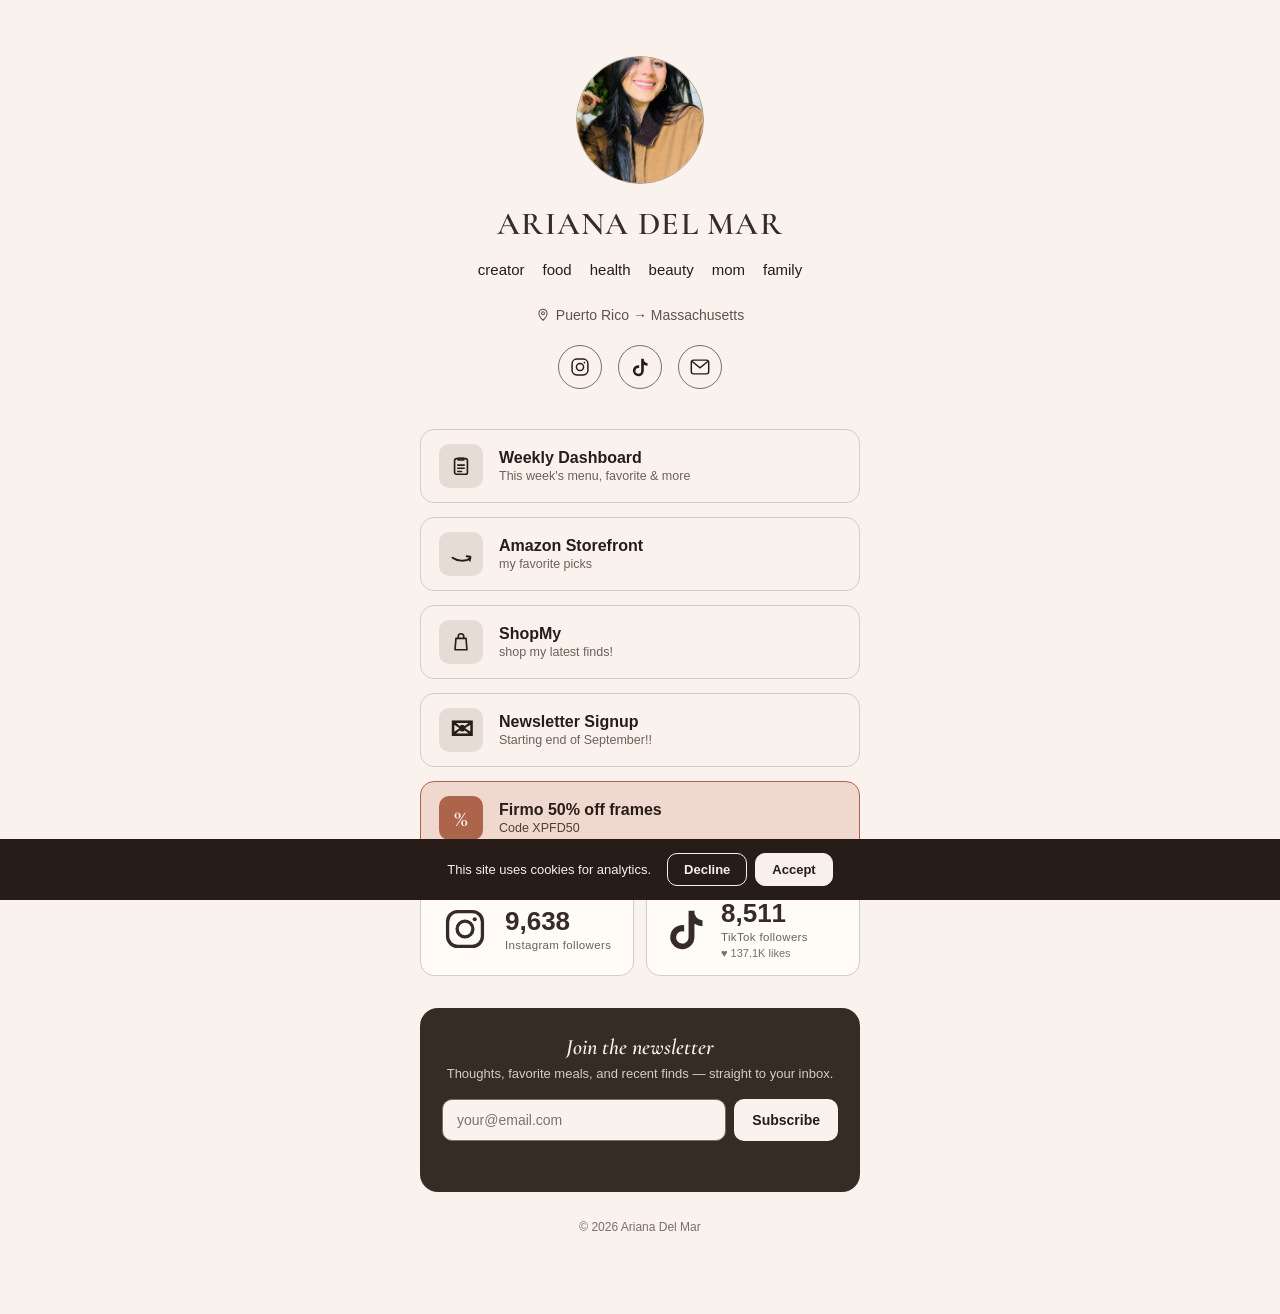
==== index.html @ b54dd592 "Update weekly menu and Instagram/TikTok follower and like counts" ====
<!DOCTYPE html>
<html lang="en">
<head>
<meta charset="utf-8">
<meta name="viewport" content="width=device-width, initial-scale=1">
<title>Ariana Del Mar</title>
<meta name="description" content="Ariana Del Mar — creator, food, health, beauty, mom, family. Links to my favorite picks and current offers.">
<link rel="preconnect" href="https://fonts.googleapis.com">
<link rel="preconnect" href="https://fonts.gstatic.com" crossorigin>
<link href="https://fonts.googleapis.com/css2?family=Cormorant+Garamond:ital,wght@0,500;0,600;1,500;1,600&family=Helvetica+Neue:wght@400;500;700&display=swap" rel="stylesheet">
<link rel="stylesheet" href="assets/style.css">

<!-- Google tag (gtag.js) -->
<script>
  window.dataLayer = window.dataLayer || [];
  function gtag(){dataLayer.push(arguments);}
  // Default: no analytics storage until the visitor accepts (see assets/consent.js).
  gtag('consent', 'default', { 'analytics_storage': 'denied' });
</script>
<script async src="https://www.googletagmanager.com/gtag/js?id=G-CNKJFL7KJE"></script>
<script>
  gtag('js', new Date());
  gtag('config', 'G-CNKJFL7KJE');
</script>
</head>
<body>
<div class="page">
  <div class="container">

    <!-- Photo -->
    <div class="avatar">
      <img src="assets/profile.jpg" alt="Ariana Del Mar">
    </div>

    <!-- Name -->
    <h1 class="name">Ariana Del Mar</h1>

    <!-- Tags -->
    <ul class="tags">
      <li>creator</li>
      <li>food</li>
      <li>health</li>
      <li>beauty</li>
      <li>mom</li>
      <li>family</li>
    </ul>

    <!-- Location -->
    <div class="location">
      <svg width="14" height="14" viewBox="0 0 24 24" fill="none" stroke="oklch(45% 0.02 40)" stroke-width="1.8" aria-hidden="true"><path d="M12 21s7-6.5 7-12a7 7 0 1 0-14 0c0 5.5 7 12 7 12z"></path><circle cx="12" cy="9" r="2.5"></circle></svg>
      <span>Puerto Rico &rarr; Massachusetts</span>
    </div>

    <!-- Socials -->
    <div class="socials">
      <a class="social-btn" href="https://www.instagram.com/arianadelmar24" target="_blank" rel="noopener" aria-label="Instagram">
        <svg width="20" height="20" viewBox="0 0 24 24" fill="none" stroke="oklch(24% 0.02 40)" stroke-width="1.8" aria-hidden="true"><rect x="2.5" y="2.5" width="19" height="19" rx="5.5"/><circle cx="12" cy="12" r="4.3"/><circle cx="17.3" cy="6.7" r="1.1" fill="oklch(24% 0.02 40)" stroke="none"/></svg>
      </a>
      <a class="social-btn" href="https://www.tiktok.com/@arianaadelmar" target="_blank" rel="noopener" aria-label="TikTok">
        <svg width="20" height="20" viewBox="0 0 24 24" fill="oklch(24% 0.02 40)" aria-hidden="true"><path d="M16.6 2h-3.2v14.6a3.4 3.4 0 1 1-2.4-3.26V9.9a6.6 6.6 0 1 0 5.6 6.5V9.2a7.9 7.9 0 0 0 4.4 1.34V7.3A4.6 4.6 0 0 1 16.6 2z"/></svg>
      </a>
      <a class="social-btn" href="mailto:hello@arimar.me" aria-label="Email">
        <svg width="22" height="22" viewBox="0 0 24 24" fill="none" stroke="oklch(24% 0.02 40)" stroke-width="1.6" aria-hidden="true"><rect x="2.5" y="4.5" width="19" height="15" rx="2.5"/><path d="M3.5 6l8.5 7 8.5-7"/></svg>
      </a>
    </div>

    <!-- Links -->
    <ul class="links">

      <!--
        Active Promotion — currently no live promo, so this row is omitted.
        To turn it on: uncomment the <li> below, replace href="#" with the
        real promo URL, and swap the subtitle copy for the real promo text.

      <li>
        <a class="link-row is-promo" href="#" target="_self">
          <span class="link-icon">&#9733;</span>
          <span class="link-text">
            <span class="link-title">Active Promotion</span>
            <span class="link-subtitle">stub — link to current promo</span>
          </span>
        </a>
      </li>
      -->

      <li>
        <a class="link-row" href="dashboard.html" target="_self">
          <span class="link-icon">
            <svg width="22" height="22" viewBox="0 0 24 24" fill="none" stroke="currentColor" stroke-width="1.8" stroke-linecap="round" stroke-linejoin="round" aria-hidden="true">
              <rect x="5" y="4" width="14" height="17" rx="2"></rect>
              <path d="M9 3.5h6v2H9z"></path>
              <path d="M8.5 11h7M8.5 14.5h7M8.5 18h4"></path>
            </svg>
          </span>
          <span class="link-text">
            <span class="link-title">Weekly Dashboard</span>
            <span class="link-subtitle">This week's menu, favorite &amp; more</span>
          </span>
        </a>
      </li>

      <li>
        <a class="link-row" href="https://a.co/d/09SaV4Wx" target="_blank" rel="noopener">
          <span class="link-icon">
            <svg width="24" height="24" viewBox="0 0 24 24" fill="none" stroke="currentColor" stroke-width="2" stroke-linecap="round" stroke-linejoin="round" aria-hidden="true">
              <path d="M3.5 15.8c4.3 3.3 13.2 4.1 17.8.4"></path>
              <path d="M17.7 14.2l3.6.6-.6 3.7"></path>
            </svg>
          </span>
          <span class="link-text">
            <span class="link-title">Amazon Storefront</span>
            <span class="link-subtitle">my favorite picks</span>
          </span>
        </a>
      </li>

      <li>
        <a class="link-row" href="https://shopmy.us/shop/arianadelmar?Section_id=2299778&amp;tab=collections" target="_blank" rel="noopener">
          <span class="link-icon">
            <svg width="22" height="22" viewBox="0 0 24 24" fill="none" stroke="currentColor" stroke-width="1.8" stroke-linecap="round" stroke-linejoin="round" aria-hidden="true">
              <path d="M9 8V6a3 3 0 0 1 6 0v2"></path>
              <path d="M6.5 8h11l1 12.5h-13z"></path>
            </svg>
          </span>
          <span class="link-text">
            <span class="link-title">ShopMy</span>
            <span class="link-subtitle">shop my latest finds!</span>
          </span>
        </a>
      </li>

      <li>
        <a class="link-row" href="#newsletter" target="_self">
          <span class="link-icon icon-glyph-xl">&#9993;</span>
          <span class="link-text">
            <span class="link-title">Newsletter Signup</span>
            <span class="link-subtitle">Starting end of September!!</span>
          </span>
        </a>
      </li>

      <li>
        <a class="link-row is-promo" href="https://tinyurl.com/55atnjmp" target="_blank" rel="noopener">
          <span class="link-icon icon-glyph-lg">%</span>
          <span class="link-text">
            <span class="link-title">Firmo 50% off frames</span>
            <span class="link-subtitle">Code XPFD50</span>
          </span>
        </a>
      </li>
    </ul>

    <!-- Follower stats -->
    <div class="stats">
      <div class="stat-card">
        <svg width="30" height="30" viewBox="0 0 24 24" fill="none" stroke="oklch(30% 0.02 40)" stroke-width="1.8" style="width:56px;height:44px" aria-hidden="true"><rect x="2.5" y="2.5" width="19" height="19" rx="5.5"></rect><circle cx="12" cy="12" r="4.3"></circle><circle cx="17.3" cy="6.7" r="1.1" fill="oklch(30% 0.02 40)" stroke="none"></circle></svg>
        <div class="stat-text">
          <span class="stat-count">9,638</span>
          <span class="stat-label">Instagram followers</span>
        </div>
      </div>
      <div class="stat-card">
        <svg width="28" height="28" viewBox="0 0 24 24" fill="oklch(30% 0.02 40)" style="width:46px;height:44px" aria-hidden="true"><path d="M16.6 2h-3.2v14.6a3.4 3.4 0 1 1-2.4-3.26V9.9a6.6 6.6 0 1 0 5.6 6.5V9.2a7.9 7.9 0 0 0 4.4 1.34V7.3A4.6 4.6 0 0 1 16.6 2z"></path></svg>
        <div class="stat-text">
          <span class="stat-count">8,511</span>
          <span class="stat-label">TikTok followers</span>
          <span class="stat-likes">&hearts; 137.1K likes</span>
        </div>
      </div>
    </div>

    <!-- Newsletter -->
    <div id="newsletter" class="newsletter">
      <h2 class="newsletter-heading">Join the newsletter</h2>
      <div class="newsletter-sub">Thoughts, favorite meals, and recent finds — straight to your inbox.</div>
      <form id="newsletter-form" class="newsletter-form" action="https://formspree.io/f/xppzvbkq" method="POST" target="_blank">
        <label class="visually-hidden" for="newsletter-email">Email address</label>
        <input class="newsletter-input" id="newsletter-email" type="email" name="email" required placeholder="your@email.com">
        <button class="newsletter-submit" type="submit">Subscribe</button>
      </form>
      <div id="newsletter-status" class="newsletter-status" role="status" aria-live="polite"></div>
    </div>

    <div class="footer">&copy; 2026 Ariana Del Mar</div>

  </div>
</div>

<div id="consent-banner" class="consent-banner" role="dialog" aria-label="Cookie consent" hidden>
  <span class="consent-text">This site uses cookies for analytics.</span>
  <div class="consent-actions">
    <button id="consent-decline" class="consent-btn consent-decline" type="button">Decline</button>
    <button id="consent-accept" class="consent-btn consent-accept" type="button">Accept</button>
  </div>
</div>
<script src="assets/consent.js"></script>
<script src="assets/newsletter.js"></script>
</body>
</html>
---- assets/style.css ----
:root {
  --bg: oklch(96.5% 0.012 60);
  --card-bg: oklch(96.5% 0.012 60);
  --stat-card-bg: oklch(99% 0.008 60);
  --ink: oklch(24% 0.02 40);
  --heading-ink: oklch(30% 0.02 40);
  --muted-45: oklch(45% 0.02 40);
  --muted-50: oklch(50% 0.02 45);
  --muted-55: oklch(55% 0.02 45);
  --muted-55b: oklch(55% 0.015 45);
  --border: oklch(85% 0.015 55);
  --border-strong: oklch(70% 0.02 50);
  --border-social: oklch(55% 0.02 40);
  --icon-chip-bg: oklch(90% 0.015 55);

  --accent: oklch(58% 0.1 40);       /* default: terracotta. alternates: green oklch(58% 0.1 145), blue oklch(58% 0.1 250), magenta oklch(58% 0.1 320) */
  --accent-soft: oklch(90% 0.03 40);
  --accent-sub: oklch(38% 0.03 40);

  --newsletter-bg: oklch(30% 0.02 40);
  --newsletter-ink: oklch(96% 0.012 60);
  --newsletter-muted: oklch(85% 0.015 55);
  --newsletter-input-border: oklch(55% 0.02 45);

  --radius-sm: 10px;
  --radius-md: 14px;
  --radius-lg: 18px;
}

* { box-sizing: border-box; }

body {
  margin: 0;
  -webkit-font-smoothing: antialiased;
  background: var(--bg);
  color: var(--ink);
  font-family: 'Helvetica Neue', Helvetica, Arial, sans-serif;
}

::selection { background: oklch(80% 0.06 45); }

a { color: inherit; text-decoration: none; }
a:hover { opacity: 0.75; }

.page {
  min-height: 100vh;
  width: 100%;
  display: flex;
  justify-content: center;
  padding: 56px 20px 80px;
}

.container {
  width: 100%;
  max-width: 440px;
  display: flex;
  flex-direction: column;
  align-items: center;
}

/* Photo */
.avatar {
  width: 128px;
  height: 128px;
  border-radius: 50%;
  overflow: hidden;
  border: 1px solid var(--border-strong);
  margin-bottom: 20px;
}
.avatar img {
  width: 100%;
  height: 100%;
  object-fit: cover;
  display: block;
}

/* Name */
.name {
  font-family: 'Cormorant Garamond', serif;
  font-weight: 600;
  font-size: 32px;
  letter-spacing: 0.04em;
  text-transform: uppercase;
  color: var(--heading-ink);
  margin: 0;
  text-align: center;
}

/* Tags */
.tags {
  display: flex;
  flex-wrap: wrap;
  justify-content: center;
  gap: 10px 18px;
  margin-top: 18px;
  font-size: 15px;
  list-style: none;
  padding: 0;
}

/* Location */
.location {
  display: flex;
  align-items: center;
  gap: 6px;
  margin-top: 14px;
  font-size: 14px;
  color: var(--muted-45);
}

/* Socials */
.socials {
  display: flex;
  gap: 16px;
  margin-top: 22px;
  align-items: center;
}
.social-btn {
  width: 44px;
  height: 44px;
  border-radius: 50%;
  border: 1px solid var(--border-social);
  display: flex;
  align-items: center;
  justify-content: center;
}

/* Links list */
.links {
  display: flex;
  flex-direction: column;
  gap: 14px;
  width: 100%;
  margin-top: 40px;
  list-style: none;
  padding: 0;
}
.link-row {
  display: flex;
  align-items: center;
  gap: 16px;
  width: 100%;
  padding: 14px 18px;
  border-radius: var(--radius-md);
  background: var(--card-bg);
  border: 1px solid var(--border);
}
.link-row.is-promo {
  background: var(--accent-soft);
  border-color: var(--accent);
}
.link-icon {
  width: 44px;
  height: 44px;
  min-width: 44px;
  border-radius: var(--radius-sm);
  background: var(--icon-chip-bg);
  display: flex;
  align-items: center;
  justify-content: center;
  font-family: 'Cormorant Garamond', serif;
  font-weight: 600;
  font-size: 18px;
  color: var(--ink);
}
.link-row.is-promo .link-icon {
  background: var(--accent);
  color: var(--bg);
}
.icon-glyph-lg {
  font-size: 24px;
}
.icon-glyph-xl {
  font-size: 28px;
}
.link-text {
  display: flex;
  flex-direction: column;
  gap: 2px;
  flex: 1;
  min-width: 0;
}
.link-title {
  font-size: 16px;
  font-weight: 700;
  color: var(--ink);
}
.link-subtitle {
  font-size: 12.5px;
  color: var(--muted-50);
}
.link-row.is-promo .link-subtitle {
  color: var(--accent-sub);
}

/* Follower stats */
.stats {
  display: flex;
  gap: 12px;
  width: 100%;
  margin-top: 10px;
}
.stat-card {
  flex: 1;
  display: flex;
  align-items: center;
  gap: 12px;
  padding: 16px;
  border-radius: var(--radius-md);
  background: var(--stat-card-bg);
  border: 1px solid var(--border);
}
.stat-card svg { flex-shrink: 0; }
.stat-text {
  display: flex;
  flex-direction: column;
  gap: 2px;
}
.stat-count {
  font-weight: 700;
  font-size: 26px;
  color: var(--heading-ink);
}
.stat-label {
  font-size: 11.5px;
  letter-spacing: 0.03em;
  color: var(--muted-50);
}
.stat-likes {
  font-size: 11px;
  color: var(--muted-55);
  margin-top: 2px;
}

/* Newsletter */
.newsletter {
  width: 100%;
  margin-top: 32px;
  padding: 26px 22px;
  border-radius: var(--radius-lg);
  background: var(--newsletter-bg);
  color: var(--newsletter-ink);
}
.newsletter-heading {
  font-family: 'Cormorant Garamond', serif;
  font-style: italic;
  font-weight: 600;
  font-size: 22px;
  text-align: center;
  margin: 0;
}
.newsletter-sub {
  font-size: 13px;
  text-align: center;
  margin-top: 6px;
  color: var(--newsletter-muted);
}
.newsletter-form {
  display: flex;
  gap: 8px;
  margin-top: 18px;
}
.visually-hidden {
  position: absolute;
  width: 1px;
  height: 1px;
  padding: 0;
  margin: -1px;
  overflow: hidden;
  clip: rect(0, 0, 0, 0);
  white-space: nowrap;
  border: 0;
}
.newsletter-input {
  flex: 1;
  min-width: 0;
  padding: 12px 14px;
  border-radius: var(--radius-sm);
  border: 1px solid var(--newsletter-input-border);
  background: var(--bg);
  color: var(--ink);
  font-size: 14px;
  font-family: inherit;
}
.newsletter-submit {
  padding: 12px 18px;
  border-radius: var(--radius-sm);
  border: none;
  background: var(--bg);
  color: var(--ink);
  font-weight: 700;
  font-size: 14px;
  cursor: pointer;
  white-space: nowrap;
  font-family: inherit;
}
.newsletter-submit:disabled {
  opacity: 0.6;
  cursor: default;
}
.newsletter-status {
  margin-top: 12px;
  font-size: 13px;
  text-align: center;
  min-height: 1em;
}
.newsletter-status[data-state="success"] { color: oklch(85% 0.1 145); }
.newsletter-status[data-state="error"] { color: oklch(85% 0.1 30); }

/* Footer */
.footer {
  margin-top: 28px;
  font-size: 12px;
  color: var(--muted-55b);
}

/* Cookie consent banner */
.consent-banner[hidden] {
  display: none;
}
.consent-banner {
  position: fixed;
  left: 0;
  right: 0;
  bottom: 0;
  z-index: 100;
  display: flex;
  flex-wrap: wrap;
  align-items: center;
  justify-content: center;
  gap: 12px 16px;
  padding: 14px 20px;
  background: oklch(24% 0.02 40);
  color: oklch(96% 0.012 60);
  font-size: 13px;
}
.consent-text {
  max-width: 320px;
}
.consent-actions {
  display: flex;
  gap: 8px;
  flex-shrink: 0;
}
.consent-btn {
  padding: 8px 16px;
  border-radius: var(--radius-sm);
  font-size: 13px;
  font-weight: 700;
  font-family: inherit;
  cursor: pointer;
  border: 1px solid oklch(96% 0.012 60);
}
.consent-accept {
  background: oklch(96% 0.012 60);
  color: oklch(24% 0.02 40);
}
.consent-decline {
  background: transparent;
  color: oklch(96% 0.012 60);
}

/* Weekly dashboard page */
.back-link {
  align-self: flex-start;
  font-size: 13px;
  color: var(--muted-45);
  margin-bottom: 24px;
}

.dashboard-title {
  font-family: 'Cormorant Garamond', serif;
  font-weight: 600;
  font-size: 28px;
  letter-spacing: 0.03em;
  text-transform: uppercase;
  color: var(--heading-ink);
  margin: 0 0 8px;
  text-align: center;
}

.dashboard-section {
  width: 100%;
  margin-top: 36px;
}
.dashboard-section:first-of-type {
  margin-top: 12px;
}

.section-heading {
  font-family: 'Cormorant Garamond', serif;
  font-weight: 600;
  font-size: 20px;
  text-align: center;
  letter-spacing: 0.03em;
  margin: 0 0 16px;
  color: var(--heading-ink);
}
.menu-list {
  margin: 0;
  padding-left: 22px;
  display: flex;
  flex-direction: column;
  gap: 10px;
  font-size: 15px;
}

.favorite-card {
  display: flex;
  align-items: center;
  gap: 16px;
  width: 100%;
  padding: 14px;
  border-radius: var(--radius-md);
  background: var(--stat-card-bg);
  border: 1px solid var(--border);
}
.favorite-image {
  width: 88px;
  height: 88px;
  min-width: 88px;
  border-radius: var(--radius-sm);
  background: var(--icon-chip-bg);
  display: flex;
  align-items: center;
  justify-content: center;
  overflow: hidden;
  color: var(--muted-45);
}
.favorite-image img {
  width: 100%;
  height: 100%;
  object-fit: cover;
  display: block;
}
.favorite-text {
  display: flex;
  flex-direction: column;
  gap: 8px;
  min-width: 0;
}
.favorite-title {
  font-size: 15px;
  font-weight: 700;
  color: var(--ink);
  line-height: 1.35;
}
.favorite-stars {
  font-size: 16px;
  letter-spacing: 2px;
  color: var(--accent);
}
.star-half {
  position: relative;
  display: inline-block;
  width: 1em;
  height: 1em;
  vertical-align: top;
}
.star-half-bg,
.star-half-fg {
  position: absolute;
  top: 0;
  left: 0;
}
.star-half-fg {
  width: 50%;
  overflow: hidden;
  white-space: nowrap;
}

.thought-card {
  width: 100%;
  padding: 28px 26px 24px;
  border-radius: var(--radius-md);
  background: var(--stat-card-bg);
  border: 1px solid var(--border);
  text-align: center;
}
.thought-mark {
  display: block;
  font-family: 'Cormorant Garamond', serif;
  font-size: 44px;
  line-height: 1;
  color: var(--accent);
  margin-bottom: 4px;
}
.thought-text {
  font-family: 'Cormorant Garamond', serif;
  font-style: italic;
  font-weight: 500;
  font-size: 19px;
  line-height: 1.5;
  color: var(--ink);
  margin: 0;
}
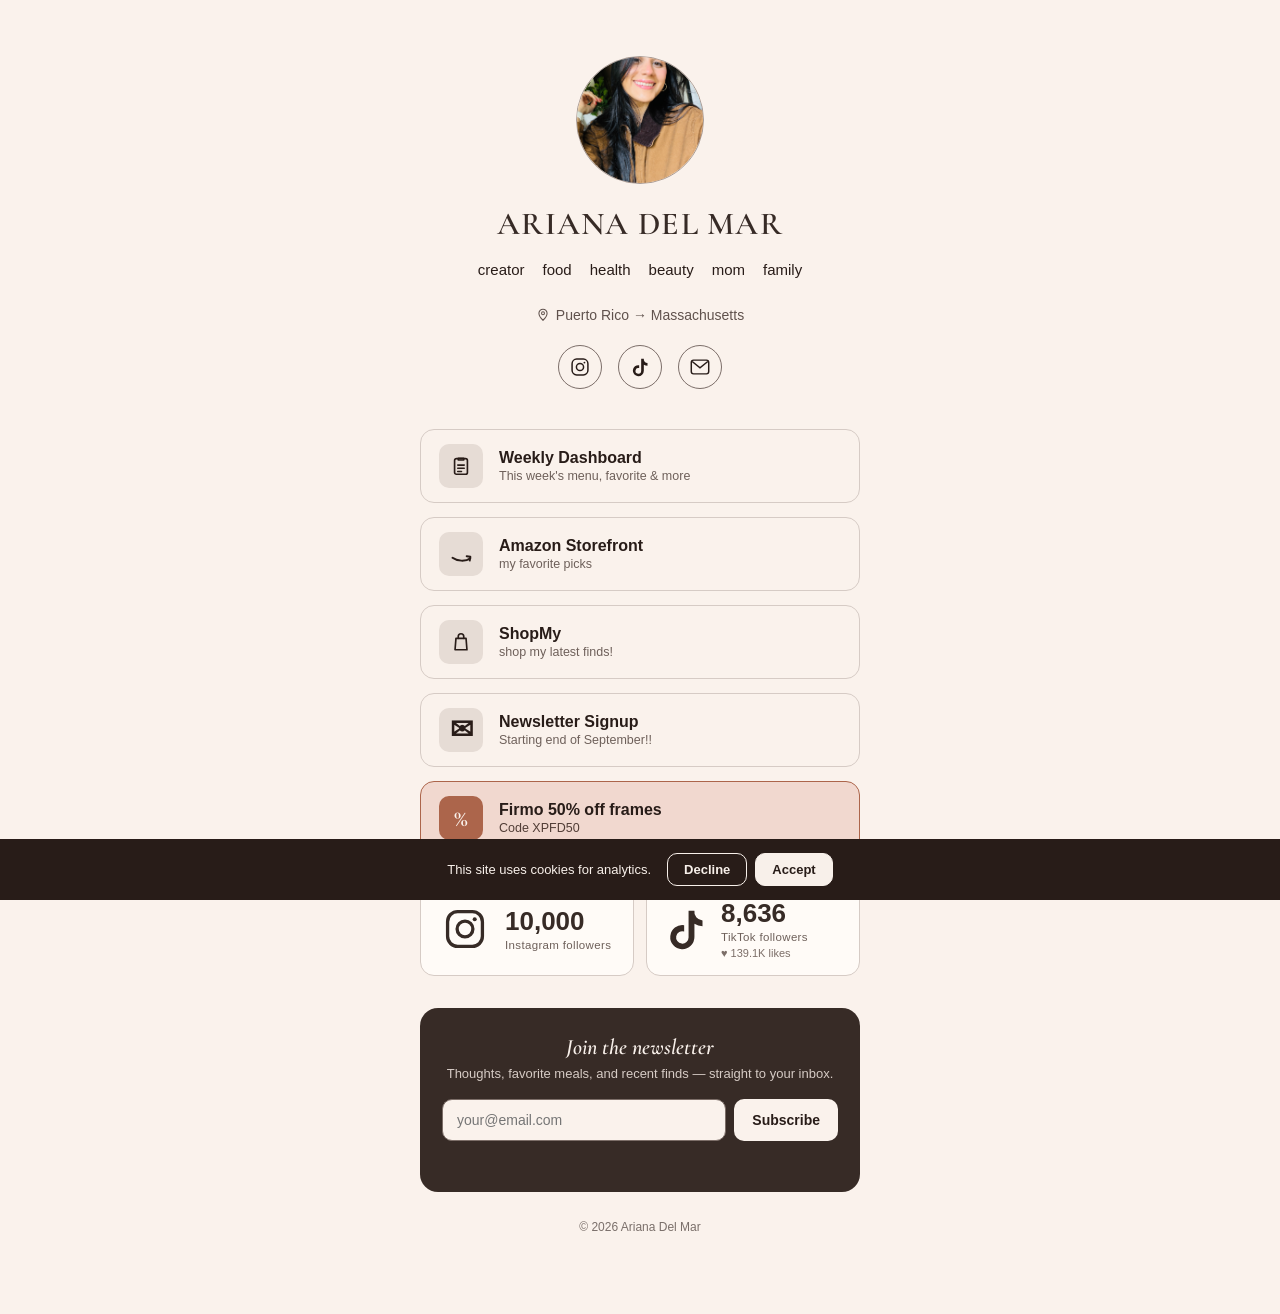
==== commit 570074d7: "Update Instagram/TikTok follower and like counts" ====
--- a/index.html
+++ b/index.html
@@ -155,16 +155,16 @@
       <div class="stat-card">
         <svg width="30" height="30" viewBox="0 0 24 24" fill="none" stroke="oklch(30% 0.02 40)" stroke-width="1.8" style="width:56px;height:44px" aria-hidden="true"><rect x="2.5" y="2.5" width="19" height="19" rx="5.5"></rect><circle cx="12" cy="12" r="4.3"></circle><circle cx="17.3" cy="6.7" r="1.1" fill="oklch(30% 0.02 40)" stroke="none"></circle></svg>
         <div class="stat-text">
-          <span class="stat-count">9,638</span>
+          <span class="stat-count">10,000</span>
           <span class="stat-label">Instagram followers</span>
         </div>
       </div>
       <div class="stat-card">
         <svg width="28" height="28" viewBox="0 0 24 24" fill="oklch(30% 0.02 40)" style="width:46px;height:44px" aria-hidden="true"><path d="M16.6 2h-3.2v14.6a3.4 3.4 0 1 1-2.4-3.26V9.9a6.6 6.6 0 1 0 5.6 6.5V9.2a7.9 7.9 0 0 0 4.4 1.34V7.3A4.6 4.6 0 0 1 16.6 2z"></path></svg>
         <div class="stat-text">
-          <span class="stat-count">8,511</span>
+          <span class="stat-count">8,636</span>
           <span class="stat-label">TikTok followers</span>
-          <span class="stat-likes">&hearts; 137.1K likes</span>
+          <span class="stat-likes">&hearts; 139.1K likes</span>
         </div>
       </div>
     </div>
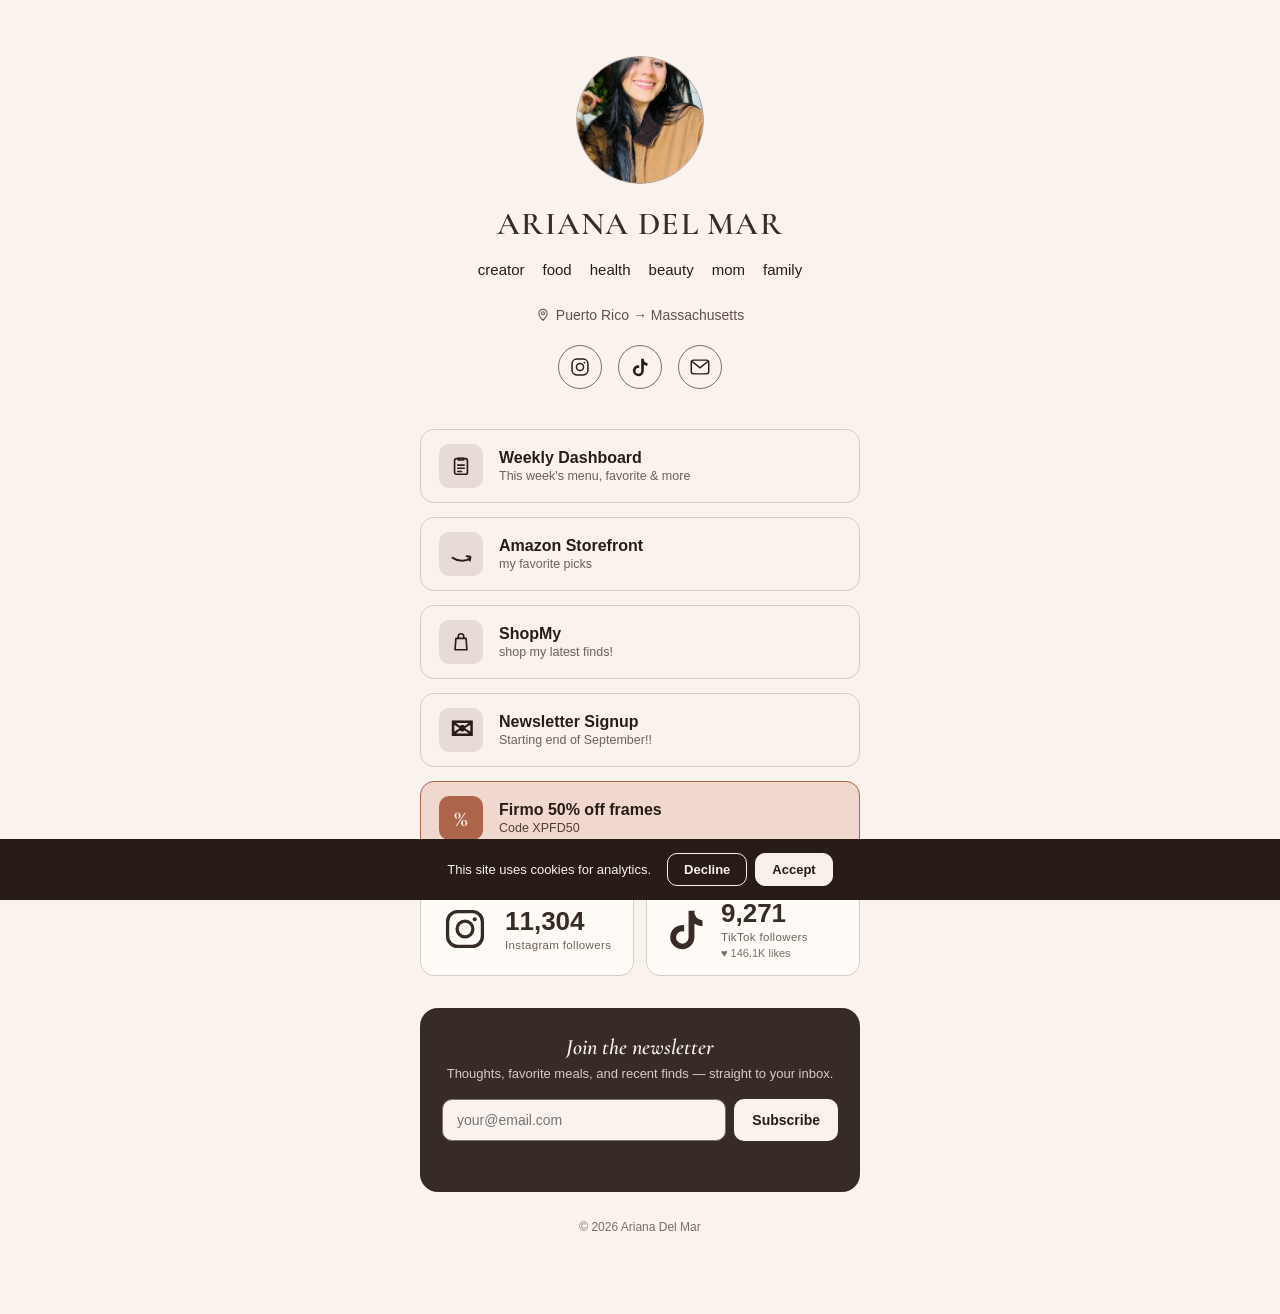
==== commit e06c1a62: "Update Instagram/TikTok follower and like counts" ====
--- a/index.html
+++ b/index.html
@@ -155,16 +155,16 @@
       <div class="stat-card">
         <svg width="30" height="30" viewBox="0 0 24 24" fill="none" stroke="oklch(30% 0.02 40)" stroke-width="1.8" style="width:56px;height:44px" aria-hidden="true"><rect x="2.5" y="2.5" width="19" height="19" rx="5.5"></rect><circle cx="12" cy="12" r="4.3"></circle><circle cx="17.3" cy="6.7" r="1.1" fill="oklch(30% 0.02 40)" stroke="none"></circle></svg>
         <div class="stat-text">
-          <span class="stat-count">10,000</span>
+          <span class="stat-count">11,304</span>
           <span class="stat-label">Instagram followers</span>
         </div>
       </div>
       <div class="stat-card">
         <svg width="28" height="28" viewBox="0 0 24 24" fill="oklch(30% 0.02 40)" style="width:46px;height:44px" aria-hidden="true"><path d="M16.6 2h-3.2v14.6a3.4 3.4 0 1 1-2.4-3.26V9.9a6.6 6.6 0 1 0 5.6 6.5V9.2a7.9 7.9 0 0 0 4.4 1.34V7.3A4.6 4.6 0 0 1 16.6 2z"></path></svg>
         <div class="stat-text">
-          <span class="stat-count">8,636</span>
+          <span class="stat-count">9,271</span>
           <span class="stat-label">TikTok followers</span>
-          <span class="stat-likes">&hearts; 139.1K likes</span>
+          <span class="stat-likes">&hearts; 146.1K likes</span>
         </div>
       </div>
     </div>
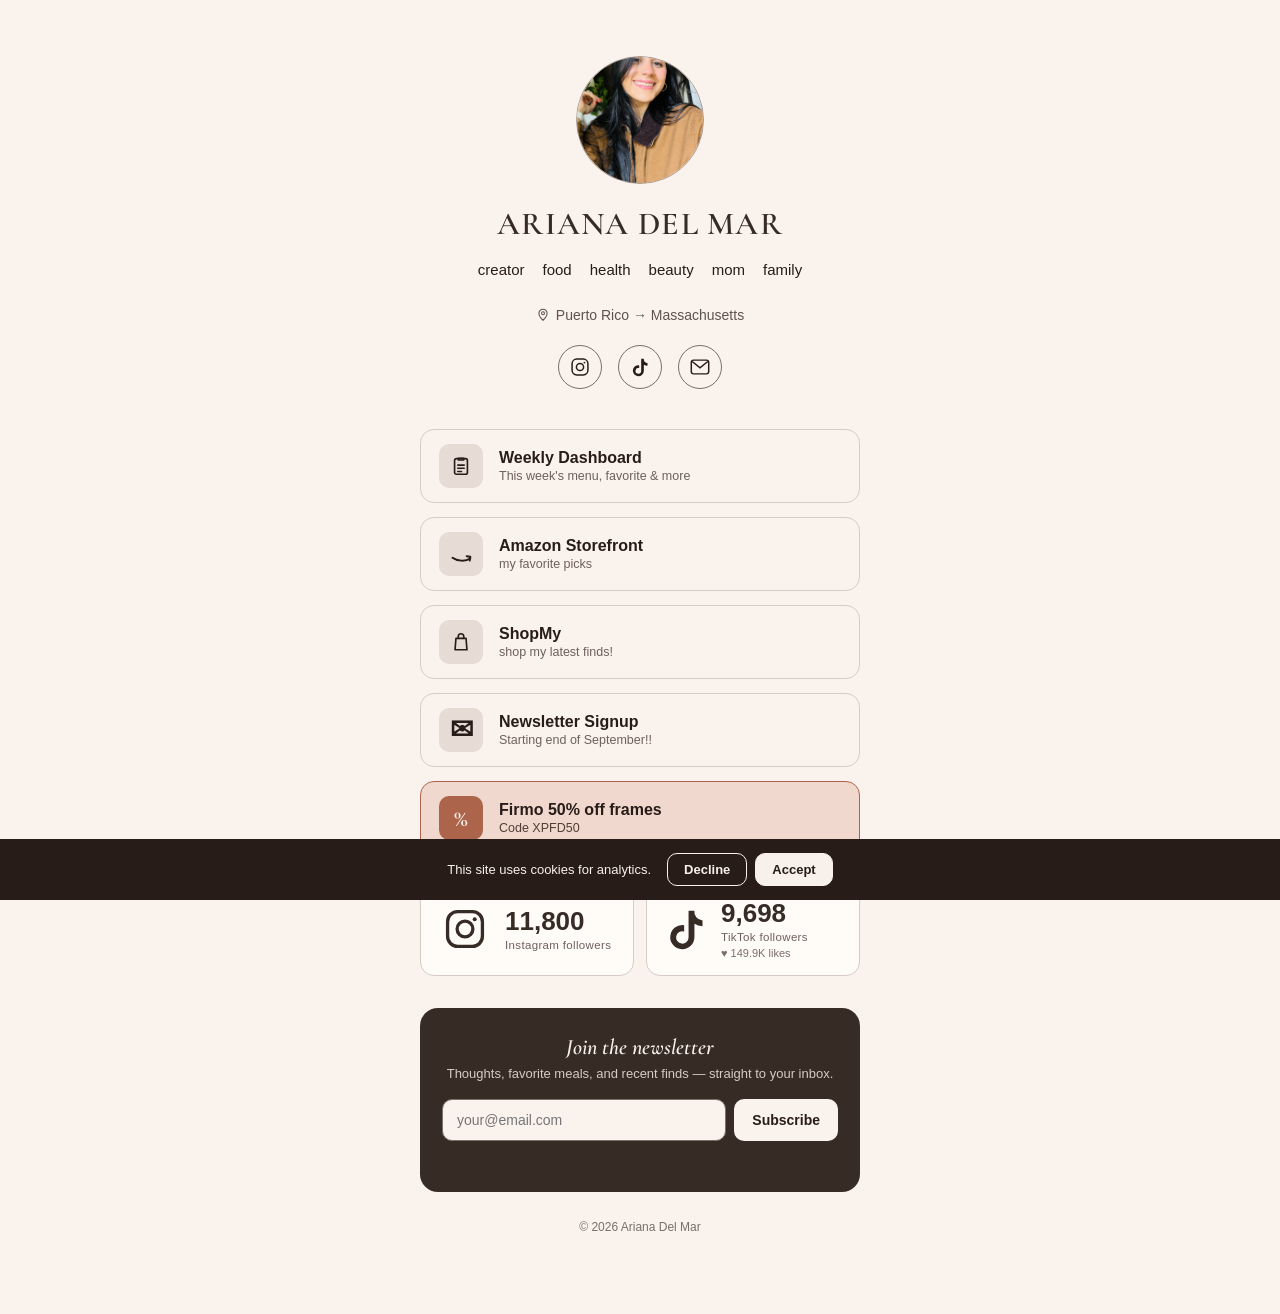
==== commit f7ca6ac0: "Update Pensamiento de la Semana and Instagram/TikTok follower and like counts" ====
--- a/index.html
+++ b/index.html
@@ -155,16 +155,16 @@
       <div class="stat-card">
         <svg width="30" height="30" viewBox="0 0 24 24" fill="none" stroke="oklch(30% 0.02 40)" stroke-width="1.8" style="width:56px;height:44px" aria-hidden="true"><rect x="2.5" y="2.5" width="19" height="19" rx="5.5"></rect><circle cx="12" cy="12" r="4.3"></circle><circle cx="17.3" cy="6.7" r="1.1" fill="oklch(30% 0.02 40)" stroke="none"></circle></svg>
         <div class="stat-text">
-          <span class="stat-count">11,304</span>
+          <span class="stat-count">11,800</span>
           <span class="stat-label">Instagram followers</span>
         </div>
       </div>
       <div class="stat-card">
         <svg width="28" height="28" viewBox="0 0 24 24" fill="oklch(30% 0.02 40)" style="width:46px;height:44px" aria-hidden="true"><path d="M16.6 2h-3.2v14.6a3.4 3.4 0 1 1-2.4-3.26V9.9a6.6 6.6 0 1 0 5.6 6.5V9.2a7.9 7.9 0 0 0 4.4 1.34V7.3A4.6 4.6 0 0 1 16.6 2z"></path></svg>
         <div class="stat-text">
-          <span class="stat-count">9,271</span>
+          <span class="stat-count">9,698</span>
           <span class="stat-label">TikTok followers</span>
-          <span class="stat-likes">&hearts; 146.1K likes</span>
+          <span class="stat-likes">&hearts; 149.9K likes</span>
         </div>
       </div>
     </div>
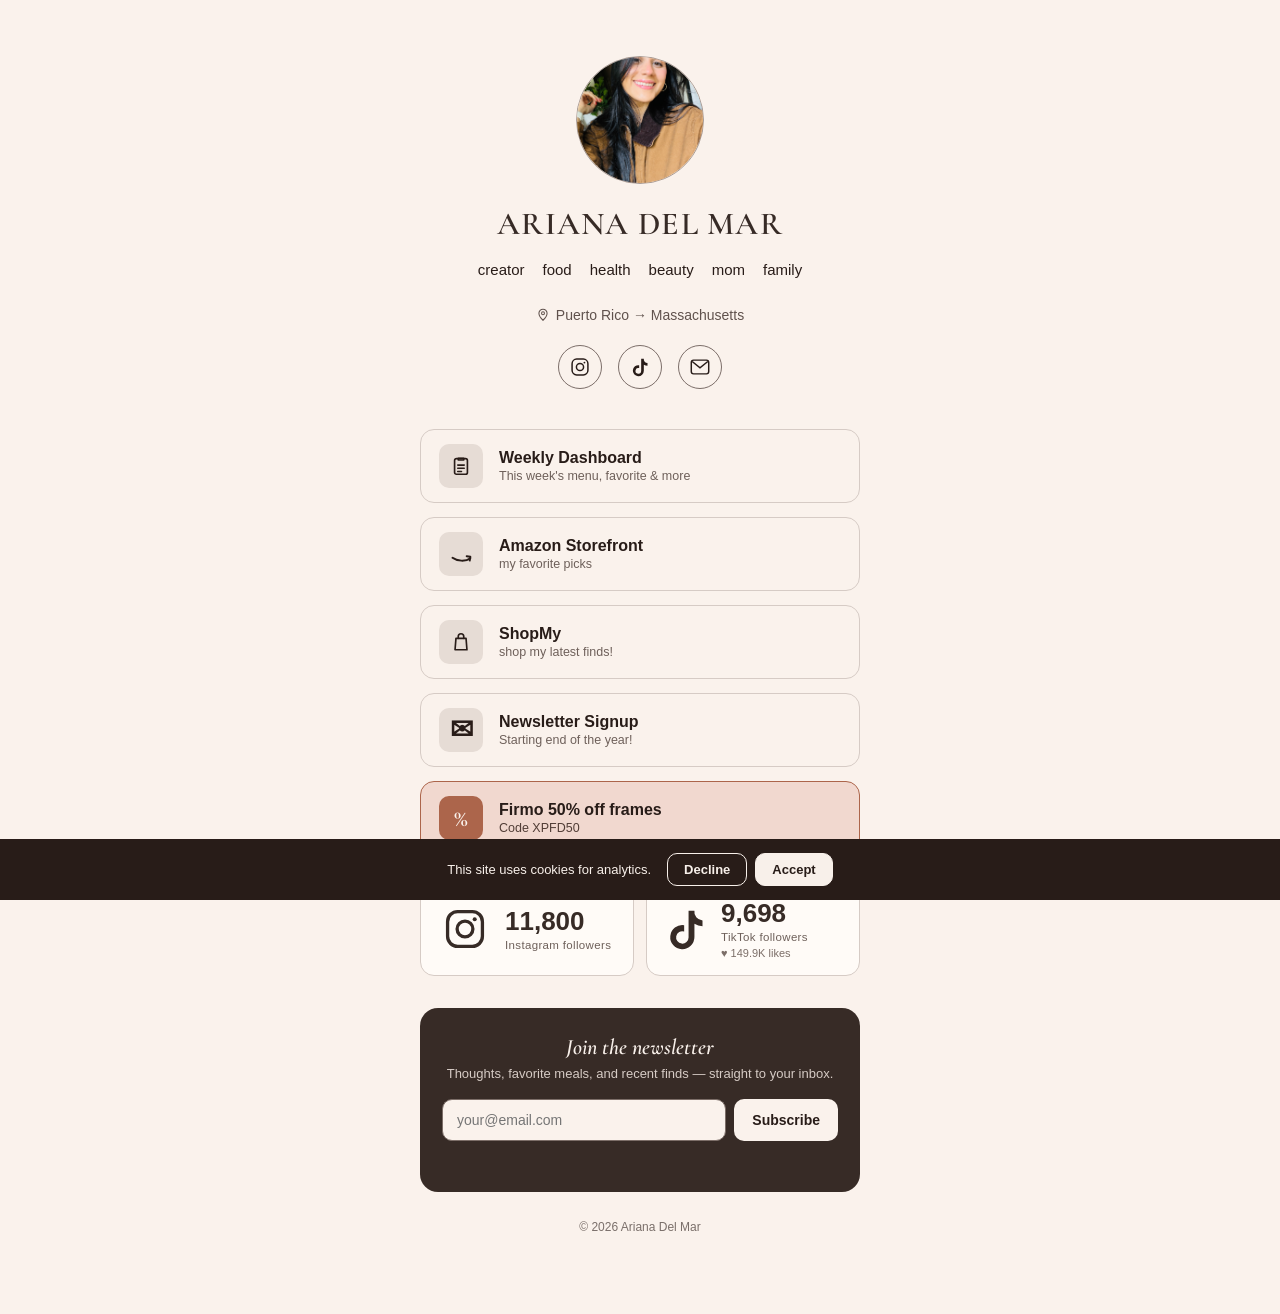
==== commit ceffa9df: "Update newsletter subtitle to start end of the year" ====
--- a/index.html
+++ b/index.html
@@ -134,7 +134,7 @@
           <span class="link-icon icon-glyph-xl">&#9993;</span>
           <span class="link-text">
             <span class="link-title">Newsletter Signup</span>
-            <span class="link-subtitle">Starting end of September!!</span>
+            <span class="link-subtitle">Starting end of the year!</span>
           </span>
         </a>
       </li>
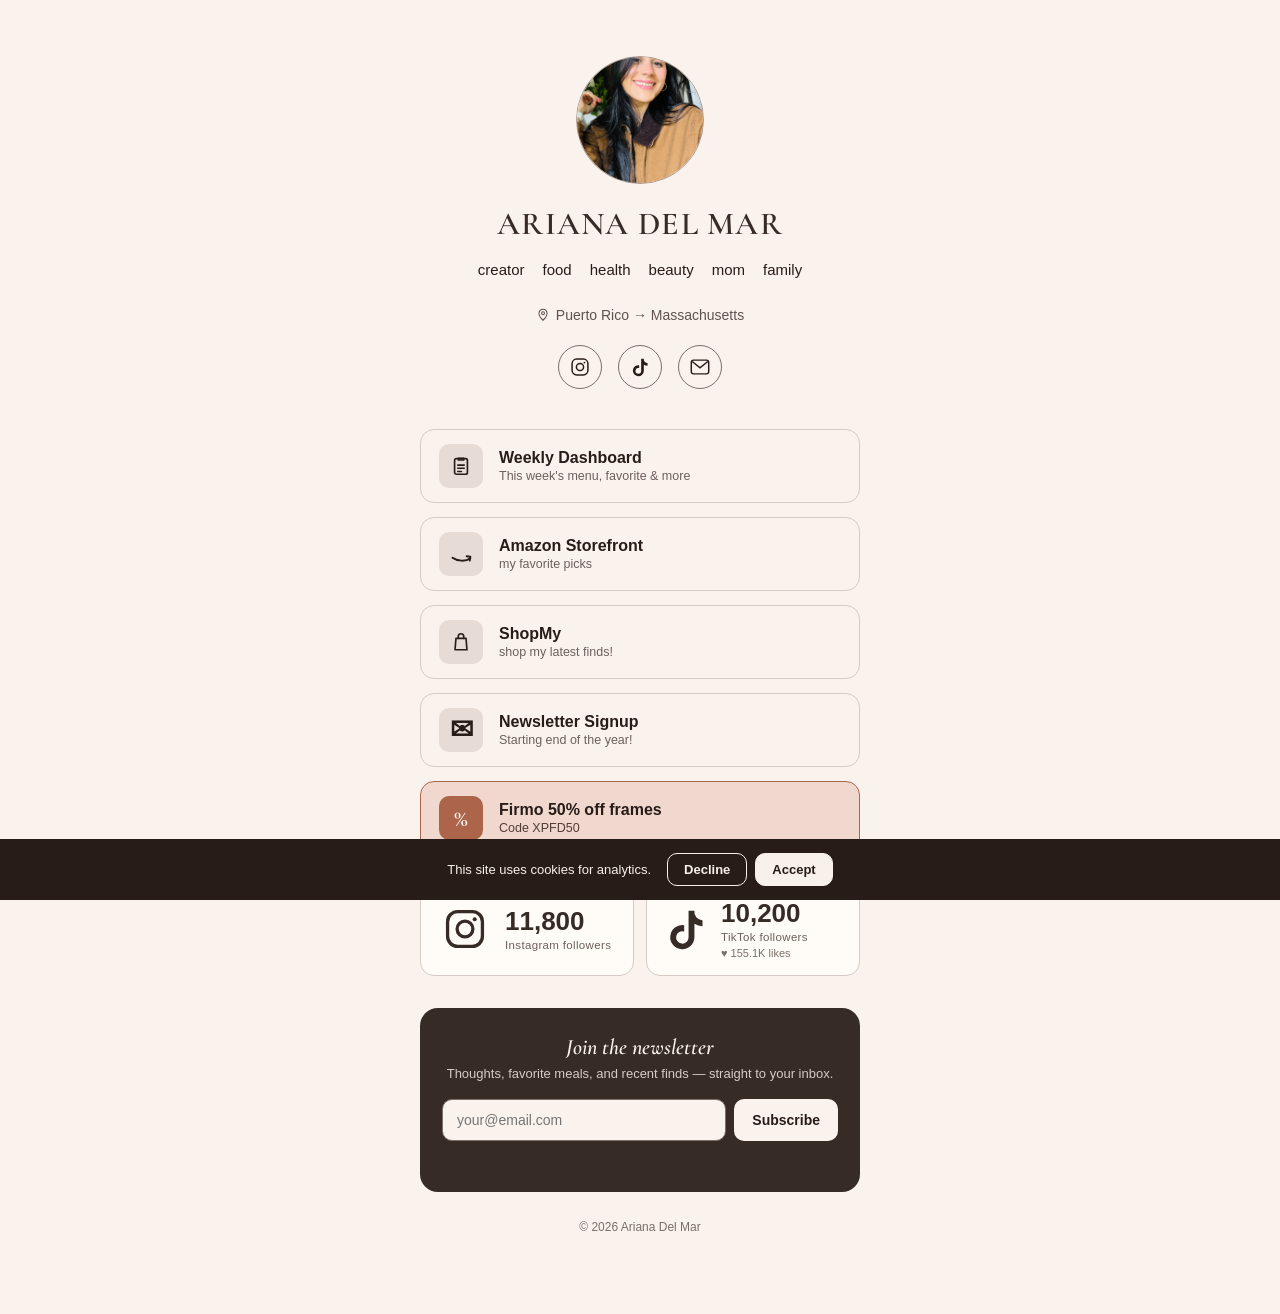
==== commit 4bc954a6: "Update TikTok follower and like counts" ====
--- a/index.html
+++ b/index.html
@@ -162,9 +162,9 @@
       <div class="stat-card">
         <svg width="28" height="28" viewBox="0 0 24 24" fill="oklch(30% 0.02 40)" style="width:46px;height:44px" aria-hidden="true"><path d="M16.6 2h-3.2v14.6a3.4 3.4 0 1 1-2.4-3.26V9.9a6.6 6.6 0 1 0 5.6 6.5V9.2a7.9 7.9 0 0 0 4.4 1.34V7.3A4.6 4.6 0 0 1 16.6 2z"></path></svg>
         <div class="stat-text">
-          <span class="stat-count">9,698</span>
+          <span class="stat-count">10,200</span>
           <span class="stat-label">TikTok followers</span>
-          <span class="stat-likes">&hearts; 149.9K likes</span>
+          <span class="stat-likes">&hearts; 155.1K likes</span>
         </div>
       </div>
     </div>
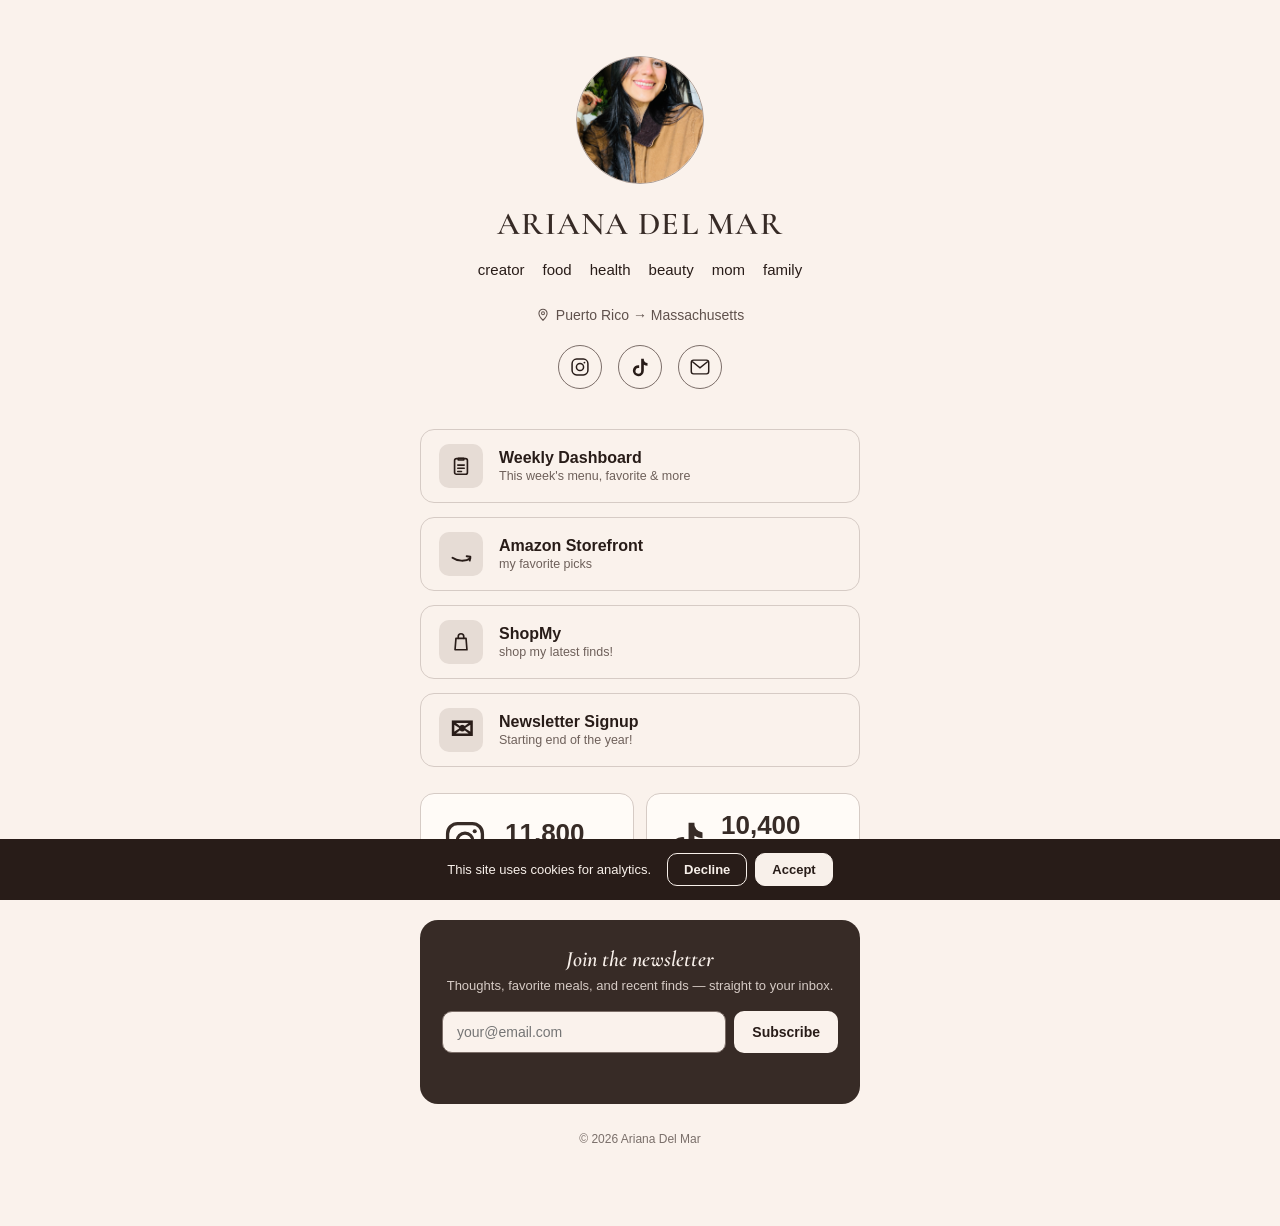
==== commit 250ca84b: "Hide Firmo promo button and update TikTok follower and like counts" ====
--- a/index.html
+++ b/index.html
@@ -139,6 +139,7 @@
         </a>
       </li>
 
+      <!-- Firmo promo (hidden for now — uncomment to bring back)
       <li>
         <a class="link-row is-promo" href="https://tinyurl.com/55atnjmp" target="_blank" rel="noopener">
           <span class="link-icon icon-glyph-lg">%</span>
@@ -148,6 +149,7 @@
           </span>
         </a>
       </li>
+      -->
     </ul>
 
     <!-- Follower stats -->
@@ -162,9 +164,9 @@
       <div class="stat-card">
         <svg width="28" height="28" viewBox="0 0 24 24" fill="oklch(30% 0.02 40)" style="width:46px;height:44px" aria-hidden="true"><path d="M16.6 2h-3.2v14.6a3.4 3.4 0 1 1-2.4-3.26V9.9a6.6 6.6 0 1 0 5.6 6.5V9.2a7.9 7.9 0 0 0 4.4 1.34V7.3A4.6 4.6 0 0 1 16.6 2z"></path></svg>
         <div class="stat-text">
-          <span class="stat-count">10,200</span>
+          <span class="stat-count">10,400</span>
           <span class="stat-label">TikTok followers</span>
-          <span class="stat-likes">&hearts; 155.1K likes</span>
+          <span class="stat-likes">&hearts; 157.3K likes</span>
         </div>
       </div>
     </div>
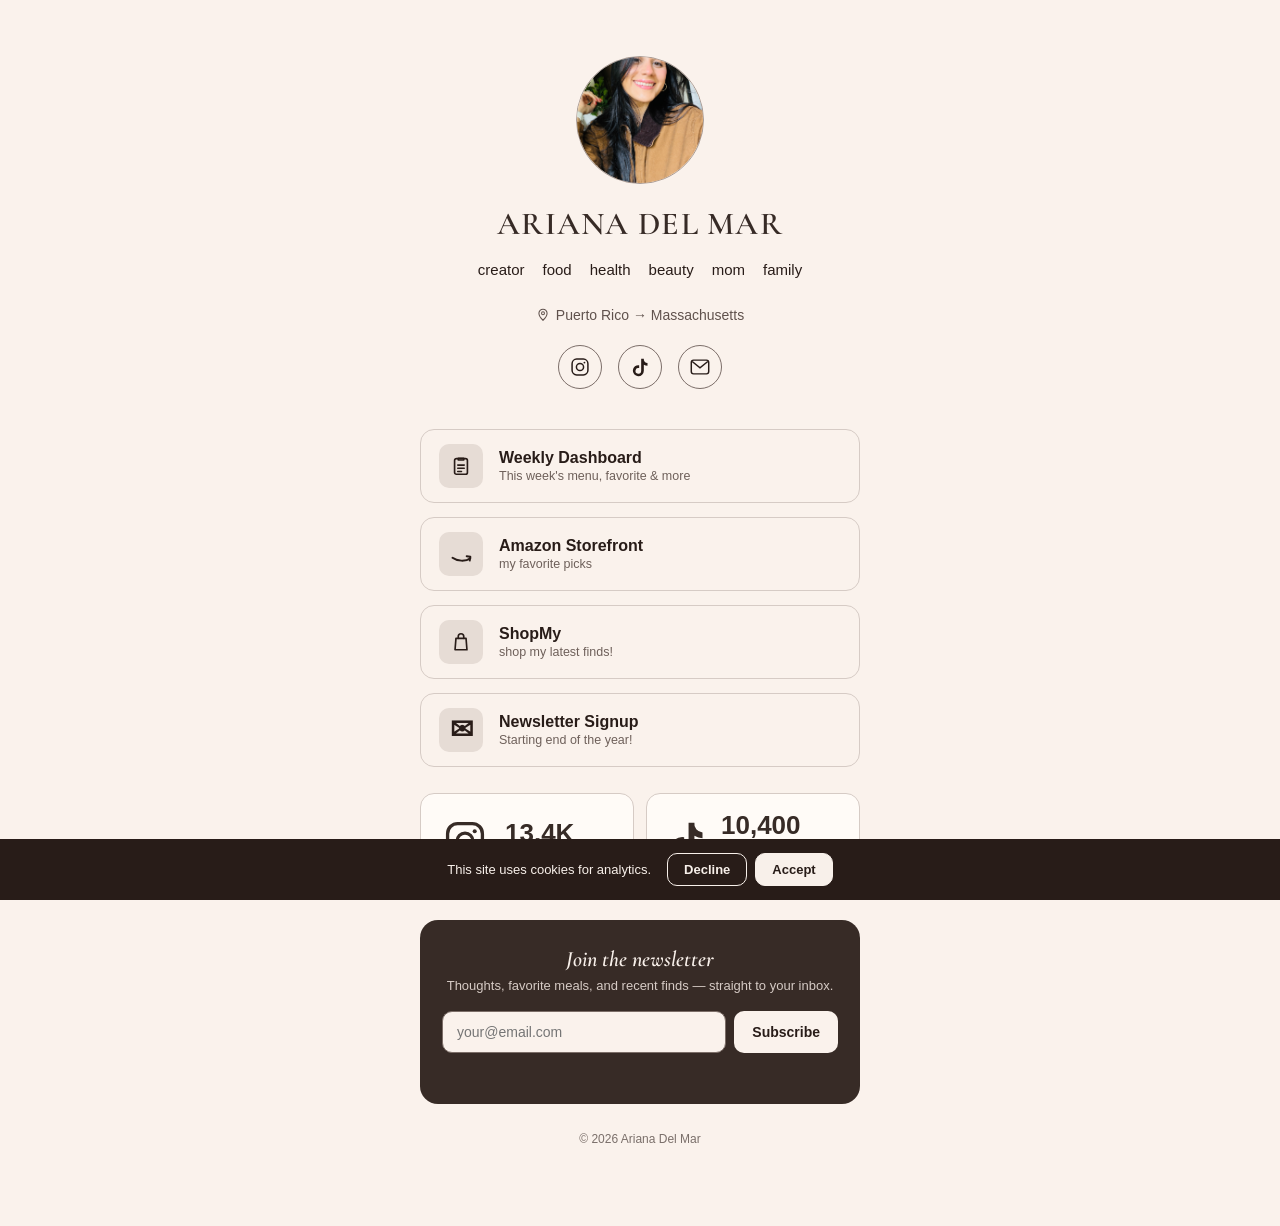
==== commit 6d89227e: "Update Instagram follower count" ====
--- a/index.html
+++ b/index.html
@@ -157,7 +157,7 @@
       <div class="stat-card">
         <svg width="30" height="30" viewBox="0 0 24 24" fill="none" stroke="oklch(30% 0.02 40)" stroke-width="1.8" style="width:56px;height:44px" aria-hidden="true"><rect x="2.5" y="2.5" width="19" height="19" rx="5.5"></rect><circle cx="12" cy="12" r="4.3"></circle><circle cx="17.3" cy="6.7" r="1.1" fill="oklch(30% 0.02 40)" stroke="none"></circle></svg>
         <div class="stat-text">
-          <span class="stat-count">11,800</span>
+          <span class="stat-count">13.4K</span>
           <span class="stat-label">Instagram followers</span>
         </div>
       </div>
